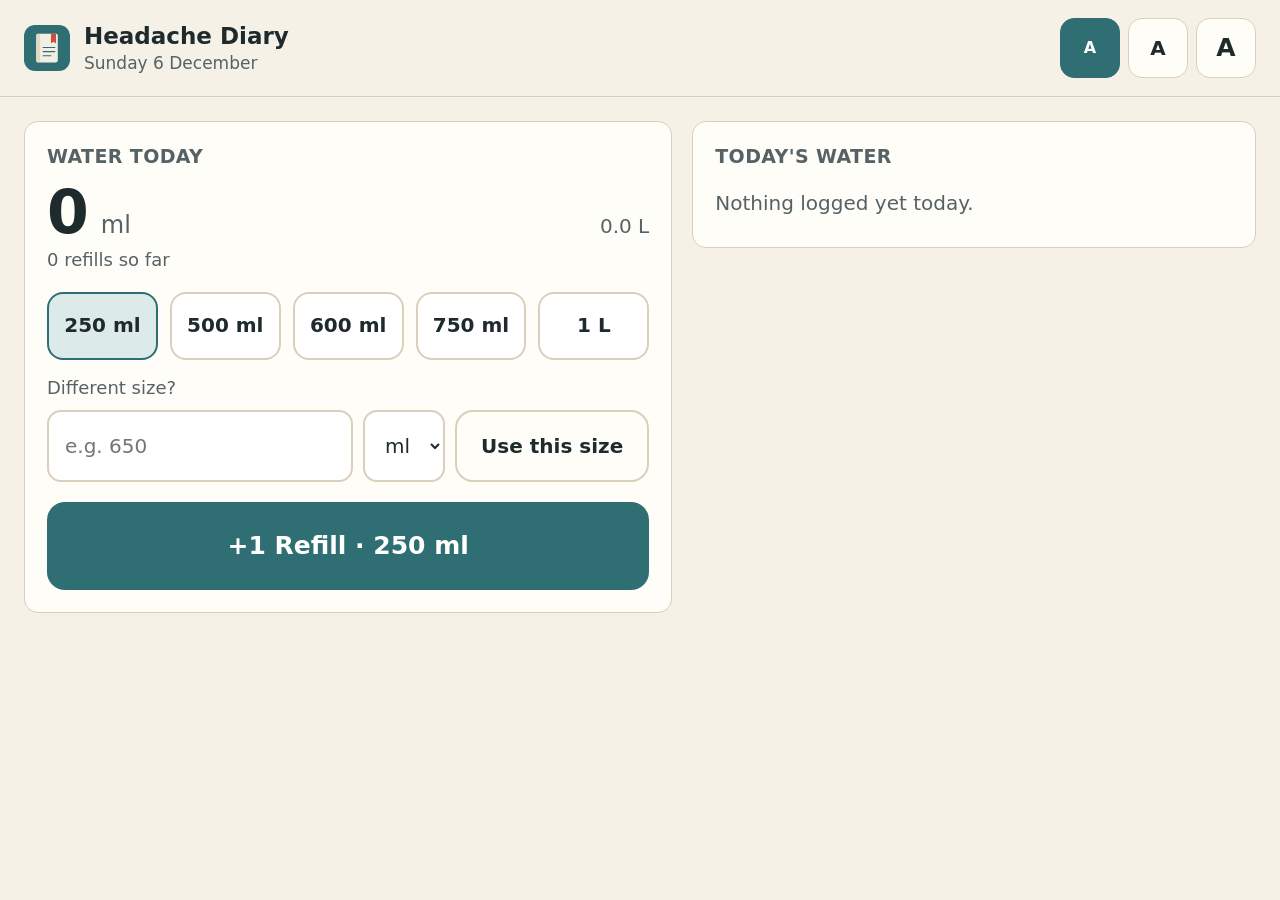
==== index.html @ ea3f1342 "Slice 1: main page, hydration, midnight rollover, offline" ====
<!doctype html>
<html lang="en-AU">
<head>
<meta charset="utf-8">
<meta name="viewport" content="width=device-width, initial-scale=1, viewport-fit=cover">
<meta name="theme-color" content="#2f6f73">
<title>Headache Diary</title>
<link rel="manifest" href="manifest.webmanifest">
<link rel="icon" href="icons/icon.svg" type="image/svg+xml">
<link rel="stylesheet" href="css/app.css">
</head>
<body>
<div id="app"><p class="boot">Loading your diary…</p></div>
<dialog id="reason" aria-labelledby="reason-title">
  <form method="dialog" id="reason-form">
    <h2 id="reason-title">Remove this entry?</h2>
    <p class="warn">Changes to your diary are recorded.</p>
    <label for="reason-text">Why are you removing it?</label>
    <input id="reason-text" type="text" autocomplete="off" placeholder="e.g. tapped by mistake" required>
    <p class="error" id="reason-error" role="alert" hidden>Please give a reason.</p>
    <div class="row">
      <button type="button" class="btn quiet" id="reason-cancel">Keep it</button>
      <button type="submit" class="btn danger" id="reason-ok">Remove</button>
    </div>
  </form>
</dialog>
<noscript>Headache Diary needs JavaScript turned on.</noscript>
<script type="module" src="js/app.js"></script>
</body>
</html>
---- css/app.css ----
:root {
  --bg: #f6f1e7;
  --card: #fffdf8;
  --ink: #1f2a2c;
  --muted: #566265;
  --line: #d9d0bc;
  --teal: #2f6f73;
  --teal-dark: #255a5d;
  --teal-soft: #dcebe9;
  --red: #a63d2b;
  --radius: 14px;
  --gap: 1rem;
}
html { font-size: 20px; -webkit-text-size-adjust: 100%; }
html[data-text="large"] { font-size: 25px; }
html[data-text="largest"] { font-size: 30px; }
* { box-sizing: border-box; }
body {
  margin: 0; background: var(--bg); color: var(--ink);
  font-family: system-ui, -apple-system, "Segoe UI", Roboto, sans-serif;
  line-height: 1.35; min-height: 100vh;
  padding: env(safe-area-inset-top) env(safe-area-inset-right) env(safe-area-inset-bottom) env(safe-area-inset-left);
}
.boot { padding: 2rem; color: var(--muted); }
h1, h2, p { margin: 0; text-wrap: pretty; }
.num { font-variant-numeric: tabular-nums; }

.topbar {
  display: flex; align-items: center; justify-content: space-between; gap: var(--gap);
  padding: 0.9rem 1.2rem; border-bottom: 1px solid var(--line); background: var(--bg);
}
.brand { display: flex; align-items: center; gap: 0.7rem; }
.brand img { width: 2.3rem; height: 2.3rem; border-radius: 0.55rem; }
.brand h1 { font-size: 1.15rem; font-weight: 700; }
.brand .date { font-size: 0.85rem; color: var(--muted); }
.textsize { display: flex; gap: 0.4rem; }
.textsize button {
  min-width: 3rem; min-height: 3rem; border-radius: 0.7rem; border: 1px solid var(--line);
  background: var(--card); color: var(--ink); font: inherit; font-weight: 700; cursor: pointer;
}
.textsize button[aria-pressed="true"] { background: var(--teal); border-color: var(--teal); color: #fff; }
.textsize .a1 { font-size: 0.8rem; } .textsize .a2 { font-size: 1rem; } .textsize .a3 { font-size: 1.25rem; }

main { display: grid; gap: var(--gap); padding: 1.2rem; max-width: 70rem; margin: 0 auto; }
@media (min-width: 900px) and (orientation: landscape) { main { grid-template-columns: 1.15fr 1fr; align-items: start; } }

.panel { background: var(--card); border: 1px solid var(--line); border-radius: var(--radius); padding: 1.1rem; }
.panel h2 { font-size: 0.95rem; font-weight: 700; letter-spacing: 0.02em; color: var(--muted); text-transform: uppercase; margin-bottom: 0.6rem; }

.total { display: flex; align-items: baseline; gap: 0.6rem; flex-wrap: wrap; }
.total .big { font-size: 3rem; font-weight: 700; line-height: 1; }
.total .unit { font-size: 1.2rem; color: var(--muted); }
.total .alt { font-size: 1rem; color: var(--muted); margin-left: auto; }
.meta { color: var(--muted); font-size: 0.9rem; margin-top: 0.3rem; }

.sizes { display: grid; grid-template-columns: repeat(auto-fit, minmax(5.2rem, 1fr)); gap: 0.6rem; margin: 1rem 0 0.8rem; }
.size {
  min-height: 3.4rem; border: 2px solid var(--line); border-radius: 0.8rem; background: #fff;
  font: inherit; font-weight: 700; color: var(--ink); cursor: pointer;
}
.size[aria-checked="true"] { border-color: var(--teal); background: var(--teal-soft); }

.btn {
  min-height: 3.6rem; padding: 0.6rem 1.2rem; border-radius: 0.9rem; border: 2px solid transparent;
  font: inherit; font-weight: 700; cursor: pointer;
  transition-property: scale, background-color; transition-duration: 120ms; transition-timing-function: ease-out;
}
.btn:active { scale: 0.96; }
.btn.primary { background: var(--teal); color: #fff; width: 100%; font-size: 1.25rem; min-height: 4.4rem; }
.btn.primary:hover { background: var(--teal-dark); }
.btn.quiet { background: transparent; border-color: var(--line); color: var(--ink); }
.btn.danger { background: var(--red); color: #fff; }
.btn.small { min-height: 3rem; padding: 0.3rem 0.9rem; font-size: 0.9rem; }

.custom { display: flex; gap: 0.5rem; align-items: stretch; flex-wrap: wrap; margin-bottom: 1rem; }
.custom label { width: 100%; font-size: 0.9rem; color: var(--muted); }
.custom input, .custom select, dialog input {
  min-height: 3.2rem; border: 2px solid var(--line); border-radius: 0.7rem; background: #fff; color: var(--ink);
  font: inherit; padding: 0 0.8rem;
}
.custom input { flex: 1; min-width: 6rem; }

:focus-visible { outline: 3px solid #1a5fb4; outline-offset: 2px; }

ul.log { list-style: none; margin: 0; padding: 0; }
.log li { display: flex; align-items: center; gap: 0.8rem; padding: 0.7rem 0; border-top: 1px solid var(--line); }
.log li:first-child { border-top: none; }
.log .t { width: 5.2rem; color: var(--muted); }
.log .v { font-weight: 700; flex: 1; }
.empty { color: var(--muted); padding: 0.4rem 0; }

dialog {
  border: 1px solid var(--line); border-radius: var(--radius); background: var(--card); color: var(--ink);
  max-width: 28rem; width: calc(100% - 2rem); padding: 1.3rem;
}
dialog::backdrop { background: rgba(31, 42, 44, 0.45); }
dialog h2 { font-size: 1.2rem; margin-bottom: 0.4rem; }
dialog .warn { color: var(--muted); margin-bottom: 0.9rem; }
dialog label { display: block; font-size: 0.9rem; margin-bottom: 0.3rem; }
dialog input { width: 100%; }
dialog .row { display: flex; gap: 0.6rem; justify-content: flex-end; margin-top: 1rem; }
.error { color: var(--red); margin-top: 0.4rem; font-weight: 700; }

.toast {
  position: fixed; left: 50%; bottom: 1.2rem; transform: translateX(-50%);
  background: var(--ink); color: #fff; padding: 0.8rem 1.2rem; border-radius: 0.9rem; max-width: 90%;
}

@media (prefers-reduced-motion: reduce) { .btn { transition: none; } .btn:active { scale: 1; } }
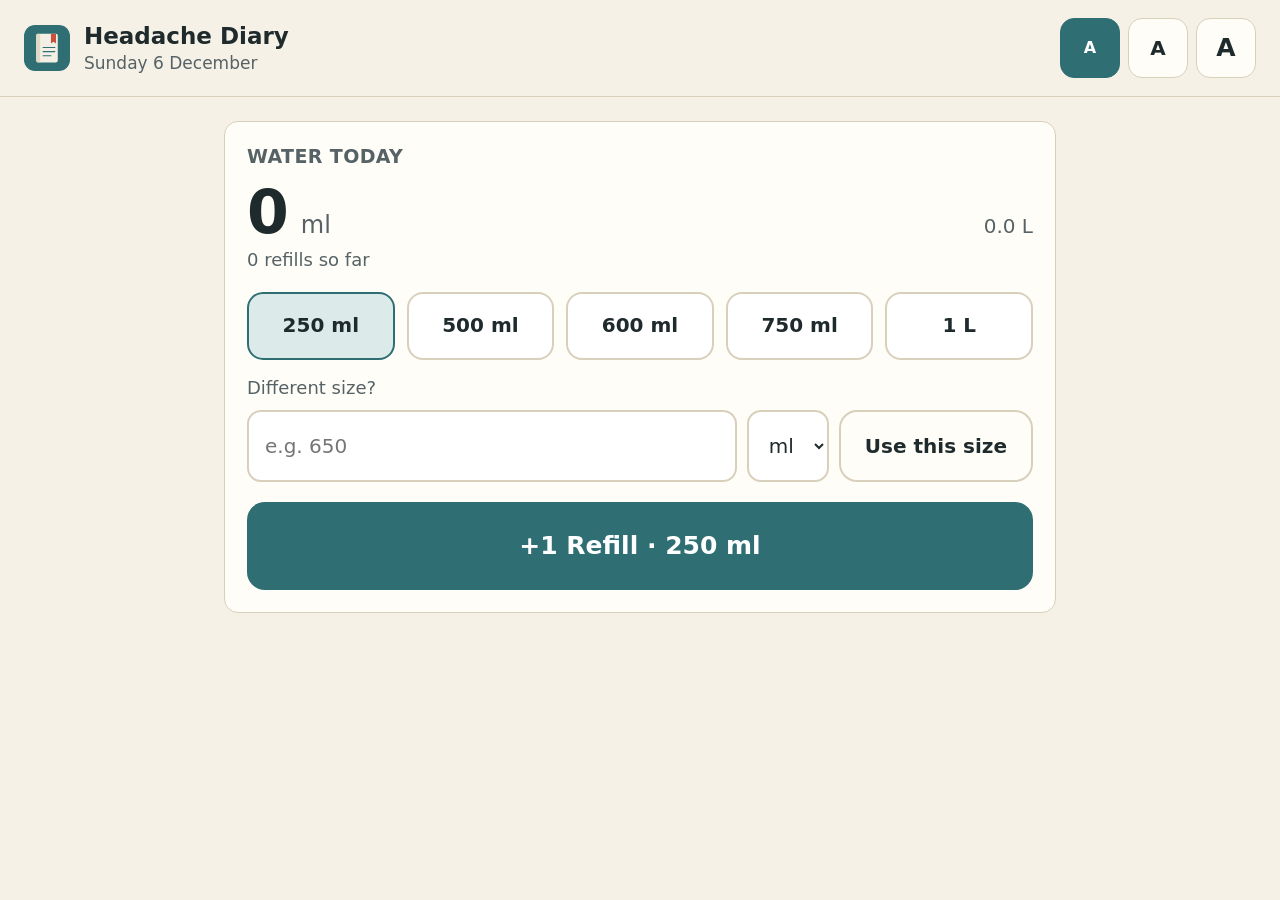
==== commit 9179e4de: "S1 fixes: update prompt, saved cue, clearer reason message, undo instead of list; look mockups" ====
--- a/index.html
+++ b/index.html
@@ -12,12 +12,12 @@
 <body>
 <div id="app"><p class="boot">Loading your diary…</p></div>
 <dialog id="reason" aria-labelledby="reason-title">
-  <form method="dialog" id="reason-form">
+  <form method="dialog" id="reason-form" novalidate>
     <h2 id="reason-title">Remove this entry?</h2>
     <p class="warn">Changes to your diary are recorded.</p>
     <label for="reason-text">Why are you removing it?</label>
-    <input id="reason-text" type="text" autocomplete="off" placeholder="e.g. tapped by mistake" required>
-    <p class="error" id="reason-error" role="alert" hidden>Please give a reason.</p>
+    <input id="reason-text" type="text" autocomplete="off" placeholder="e.g. tapped by mistake">
+    <p class="error" id="reason-error" role="alert" hidden>Please type a short reason so we can keep your diary accurate.</p>
     <div class="row">
       <button type="button" class="btn quiet" id="reason-cancel">Keep it</button>
       <button type="submit" class="btn danger" id="reason-ok">Remove</button>
--- a/css/app.css
+++ b/css/app.css
@@ -42,7 +42,7 @@
 .textsize .a1 { font-size: 0.8rem; } .textsize .a2 { font-size: 1rem; } .textsize .a3 { font-size: 1.25rem; }
 
 main { display: grid; gap: var(--gap); padding: 1.2rem; max-width: 70rem; margin: 0 auto; }
-@media (min-width: 900px) and (orientation: landscape) { main { grid-template-columns: 1.15fr 1fr; align-items: start; } }
+main { max-width: 44rem; }
 
 .panel { background: var(--card); border: 1px solid var(--line); border-radius: var(--radius); padding: 1.1rem; }
 .panel h2 { font-size: 0.95rem; font-weight: 700; letter-spacing: 0.02em; color: var(--muted); text-transform: uppercase; margin-bottom: 0.6rem; }
@@ -107,3 +107,7 @@
 }
 
 @media (prefers-reduced-motion: reduce) { .btn { transition: none; } .btn:active { scale: 1; } }
+
+.undo { margin-top: 0.8rem; width: 100%; color: var(--muted); }
+.update { display: flex; align-items: center; justify-content: center; gap: 1rem; padding: 0.7rem 1rem; background: #fff3cd; color: #3d3000; border-bottom: 1px solid #e6cf7a; }
+.update .btn { background: #3d3000; color: #fff; }
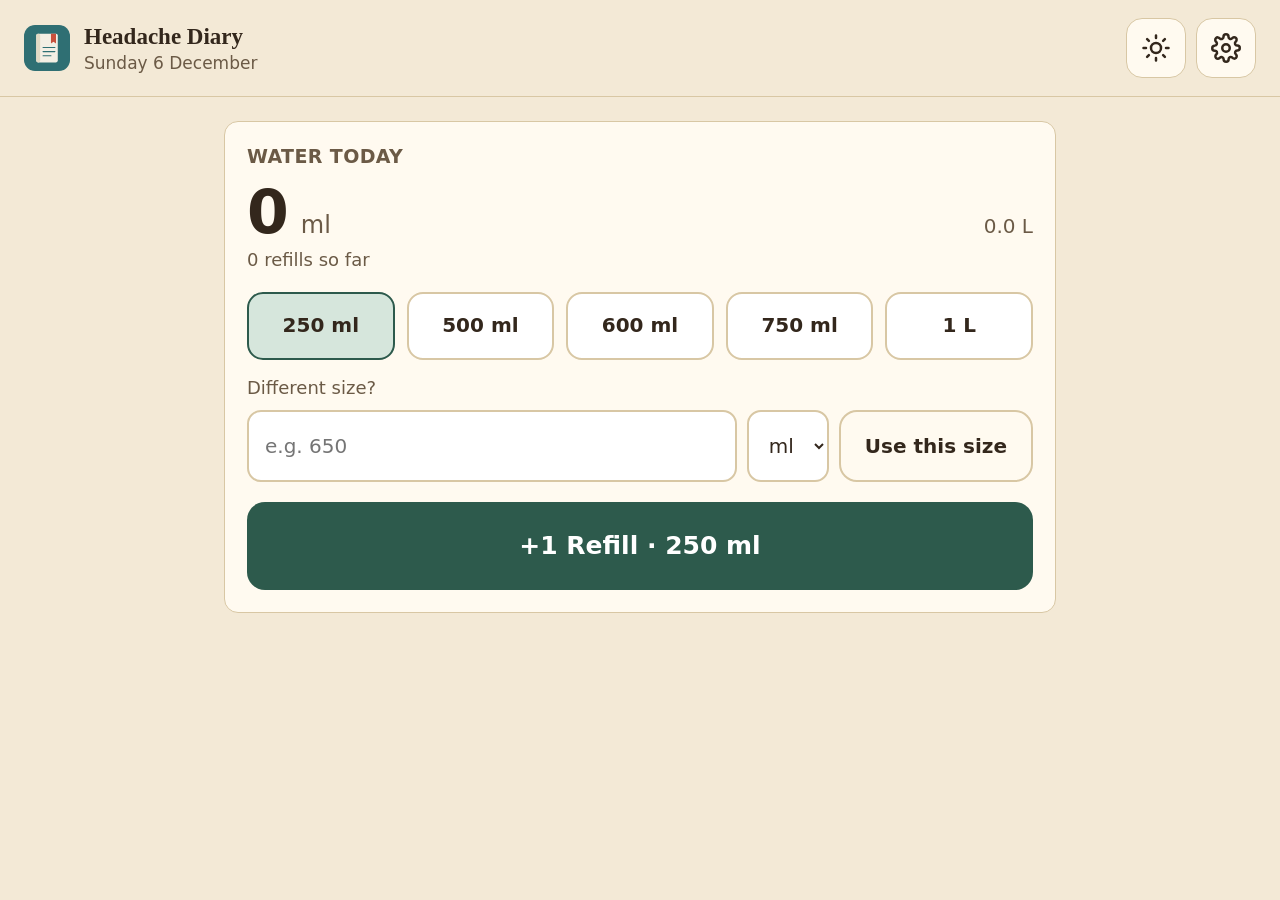
==== commit f0a2c2f9: "Themes (paper/bright/dark), options cog, dark toggle, 12/24h clock, settings module + tests" ====
--- a/index.html
+++ b/index.html
@@ -8,6 +8,7 @@
 <link rel="manifest" href="manifest.webmanifest">
 <link rel="icon" href="icons/icon.svg" type="image/svg+xml">
 <link rel="stylesheet" href="css/app.css">
+<script>try{var s=JSON.parse(localStorage.getItem("hd.settings")||"{}");document.documentElement.dataset.theme=s.followSystem?(matchMedia("(prefers-color-scheme: dark)").matches?"dark":(s.lightTheme||"paper")):(s.theme||"paper");document.documentElement.dataset.text=s.text||"normal"}catch(e){}</script>
 </head>
 <body>
 <div id="app"><p class="boot">Loading your diary…</p></div>
--- a/css/app.css
+++ b/css/app.css
@@ -1,16 +1,26 @@
-:root {
-  --bg: #f6f1e7;
-  --card: #fffdf8;
-  --ink: #1f2a2c;
-  --muted: #566265;
-  --line: #d9d0bc;
-  --teal: #2f6f73;
-  --teal-dark: #255a5d;
-  --teal-soft: #dcebe9;
-  --red: #a63d2b;
-  --radius: 14px;
-  --gap: 1rem;
+:root, html[data-theme="paper"] {
+  --bg: #f3e9d6; --card: #fffaf0; --ink: #33271c; --muted: #6b5a46; --line: #d8c7a4;
+  --teal: #2d5a4c; --teal-dark: #224539; --teal-soft: #d6e6dc; --on-teal: #ffffff;
+  --red: #a63d2b; --on-red: #ffffff; --field: #ffffff;
+  --toast-bg: #33271c; --toast-ink: #ffffff; --update-bg: #fff3cd; --update-ink: #3d3000;
+  --head-font: Georgia, "Times New Roman", serif;
+  --radius: 14px; --gap: 1rem;
 }
+html[data-theme="bright"] {
+  --bg: #ffffff; --card: #eaf3fc; --ink: #10222b; --muted: #35546b; --line: #b9d0e4;
+  --teal: #0b5cad; --teal-dark: #084a8c; --teal-soft: #cfe3f7; --on-teal: #ffffff;
+  --red: #b3301a; --on-red: #ffffff; --field: #ffffff;
+  --toast-bg: #10222b; --toast-ink: #ffffff; --update-bg: #fff3cd; --update-ink: #3d3000;
+  --head-font: system-ui, -apple-system, "Segoe UI", Roboto, sans-serif;
+}
+html[data-theme="dark"] {
+  --bg: #17232b; --card: #21323c; --ink: #e8eef0; --muted: #a9bec7; --line: #3a5160;
+  --teal: #8fd6c9; --teal-dark: #a8e3d8; --teal-soft: #2b4a52; --on-teal: #10222b;
+  --red: #e0735a; --on-red: #17232b; --field: #17232b;
+  --toast-bg: #e8eef0; --toast-ink: #17232b; --update-bg: #4a3f12; --update-ink: #fff3cd;
+  --head-font: system-ui, -apple-system, "Segoe UI", Roboto, sans-serif;
+}
+html { color-scheme: light; } html[data-theme="dark"] { color-scheme: dark; }
 html { font-size: 20px; -webkit-text-size-adjust: 100%; }
 html[data-text="large"] { font-size: 25px; }
 html[data-text="largest"] { font-size: 30px; }
@@ -31,15 +41,8 @@
 }
 .brand { display: flex; align-items: center; gap: 0.7rem; }
 .brand img { width: 2.3rem; height: 2.3rem; border-radius: 0.55rem; }
-.brand h1 { font-size: 1.15rem; font-weight: 700; }
+.brand h1 { font-size: 1.15rem; font-weight: 700; font-family: var(--head-font); }
 .brand .date { font-size: 0.85rem; color: var(--muted); }
-.textsize { display: flex; gap: 0.4rem; }
-.textsize button {
-  min-width: 3rem; min-height: 3rem; border-radius: 0.7rem; border: 1px solid var(--line);
-  background: var(--card); color: var(--ink); font: inherit; font-weight: 700; cursor: pointer;
-}
-.textsize button[aria-pressed="true"] { background: var(--teal); border-color: var(--teal); color: #fff; }
-.textsize .a1 { font-size: 0.8rem; } .textsize .a2 { font-size: 1rem; } .textsize .a3 { font-size: 1.25rem; }
 
 main { display: grid; gap: var(--gap); padding: 1.2rem; max-width: 70rem; margin: 0 auto; }
 main { max-width: 44rem; }
@@ -55,7 +58,7 @@
 
 .sizes { display: grid; grid-template-columns: repeat(auto-fit, minmax(5.2rem, 1fr)); gap: 0.6rem; margin: 1rem 0 0.8rem; }
 .size {
-  min-height: 3.4rem; border: 2px solid var(--line); border-radius: 0.8rem; background: #fff;
+  min-height: 3.4rem; border: 2px solid var(--line); border-radius: 0.8rem; background: var(--field);
   font: inherit; font-weight: 700; color: var(--ink); cursor: pointer;
 }
 .size[aria-checked="true"] { border-color: var(--teal); background: var(--teal-soft); }
@@ -66,16 +69,16 @@
   transition-property: scale, background-color; transition-duration: 120ms; transition-timing-function: ease-out;
 }
 .btn:active { scale: 0.96; }
-.btn.primary { background: var(--teal); color: #fff; width: 100%; font-size: 1.25rem; min-height: 4.4rem; }
+.btn.primary { background: var(--teal); color: var(--on-teal); width: 100%; font-size: 1.25rem; min-height: 4.4rem; }
 .btn.primary:hover { background: var(--teal-dark); }
 .btn.quiet { background: transparent; border-color: var(--line); color: var(--ink); }
-.btn.danger { background: var(--red); color: #fff; }
+.btn.danger { background: var(--red); color: var(--on-red); }
 .btn.small { min-height: 3rem; padding: 0.3rem 0.9rem; font-size: 0.9rem; }
 
 .custom { display: flex; gap: 0.5rem; align-items: stretch; flex-wrap: wrap; margin-bottom: 1rem; }
 .custom label { width: 100%; font-size: 0.9rem; color: var(--muted); }
 .custom input, .custom select, dialog input {
-  min-height: 3.2rem; border: 2px solid var(--line); border-radius: 0.7rem; background: #fff; color: var(--ink);
+  min-height: 3.2rem; border: 2px solid var(--line); border-radius: 0.7rem; background: var(--field); color: var(--ink);
   font: inherit; padding: 0 0.8rem;
 }
 .custom input { flex: 1; min-width: 6rem; }
@@ -103,11 +106,43 @@
 
 .toast {
   position: fixed; left: 50%; bottom: 1.2rem; transform: translateX(-50%);
-  background: var(--ink); color: #fff; padding: 0.8rem 1.2rem; border-radius: 0.9rem; max-width: 90%;
+  background: var(--toast-bg); color: var(--toast-ink); padding: 0.8rem 1.2rem; border-radius: 0.9rem; max-width: 90%;
 }
 
 @media (prefers-reduced-motion: reduce) { .btn { transition: none; } .btn:active { scale: 1; } }
 
 .undo { margin-top: 0.8rem; width: 100%; color: var(--muted); }
-.update { display: flex; align-items: center; justify-content: center; gap: 1rem; padding: 0.7rem 1rem; background: #fff3cd; color: #3d3000; border-bottom: 1px solid #e6cf7a; }
-.update .btn { background: #3d3000; color: #fff; }
+.update { display: flex; align-items: center; justify-content: center; gap: 1rem; padding: 0.7rem 1rem; background: var(--update-bg); color: var(--update-ink); border-bottom: 1px solid var(--line); }
+.update .btn { background: var(--update-ink); color: var(--update-bg); }
+
+.tools { display: flex; gap: 0.5rem; }
+.icon-btn {
+  min-width: 3rem; min-height: 3rem; border-radius: 0.8rem; border: 1px solid var(--line);
+  background: var(--card); color: var(--ink); cursor: pointer; display: grid; place-items: center;
+}
+.icon-btn svg { width: 1.5rem; height: 1.5rem; stroke: currentColor; fill: none; stroke-width: 2; stroke-linecap: round; stroke-linejoin: round; }
+.toggle[aria-pressed="true"] svg { stroke: var(--on-teal); }
+
+.seg { display: flex; gap: 0.4rem; flex-wrap: wrap; }
+.seg button {
+  min-height: 3rem; min-width: 3rem; padding: 0 1rem; border-radius: 0.7rem; border: 2px solid var(--line);
+  background: var(--field); color: var(--ink); font: inherit; font-weight: 700; cursor: pointer;
+}
+.setting { padding: 0.9rem 0; border-top: 1px solid var(--line); }
+.setting:first-of-type { border-top: none; }
+.setting h3 { margin: 0 0 0.5rem; font-size: 1rem; }
+.setting p.hint { color: var(--muted); font-size: 0.85rem; margin-top: 0.4rem; }
+.check { display: flex; align-items: center; gap: 0.7rem; min-height: 3rem; cursor: pointer; font-weight: 700; }
+.check input { width: 1.6rem; height: 1.6rem; accent-color: var(--teal); }
+.swatches { display: grid; grid-template-columns: repeat(3, 1fr); gap: 0.6rem; }
+.swatch {
+  border: 3px solid var(--line); border-radius: 0.9rem; padding: 0.6rem; background: var(--card); color: var(--ink);
+  font: inherit; font-weight: 700; cursor: pointer; text-align: center;
+}
+.swatch[aria-pressed="true"] { border-color: var(--teal); }
+.swatch i { display: block; height: 2.2rem; border-radius: 0.5rem; margin-bottom: 0.4rem; border: 1px solid rgba(0,0,0,.2); }
+.swatch[data-t="paper"] i { background: linear-gradient(90deg,#f3e9d6 60%,#2d5a4c 60%); }
+.swatch[data-t="bright"] i { background: linear-gradient(90deg,#ffffff 60%,#0b5cad 60%); }
+.swatch[data-t="dark"] i { background: linear-gradient(90deg,#17232b 60%,#8fd6c9 60%); }
+.page-head { display: flex; align-items: center; gap: 1rem; margin-bottom: 0.8rem; }
+.page-head h2 { margin: 0; text-transform: none; font-size: 1.3rem; color: var(--ink); letter-spacing: 0; font-family: var(--head-font); }
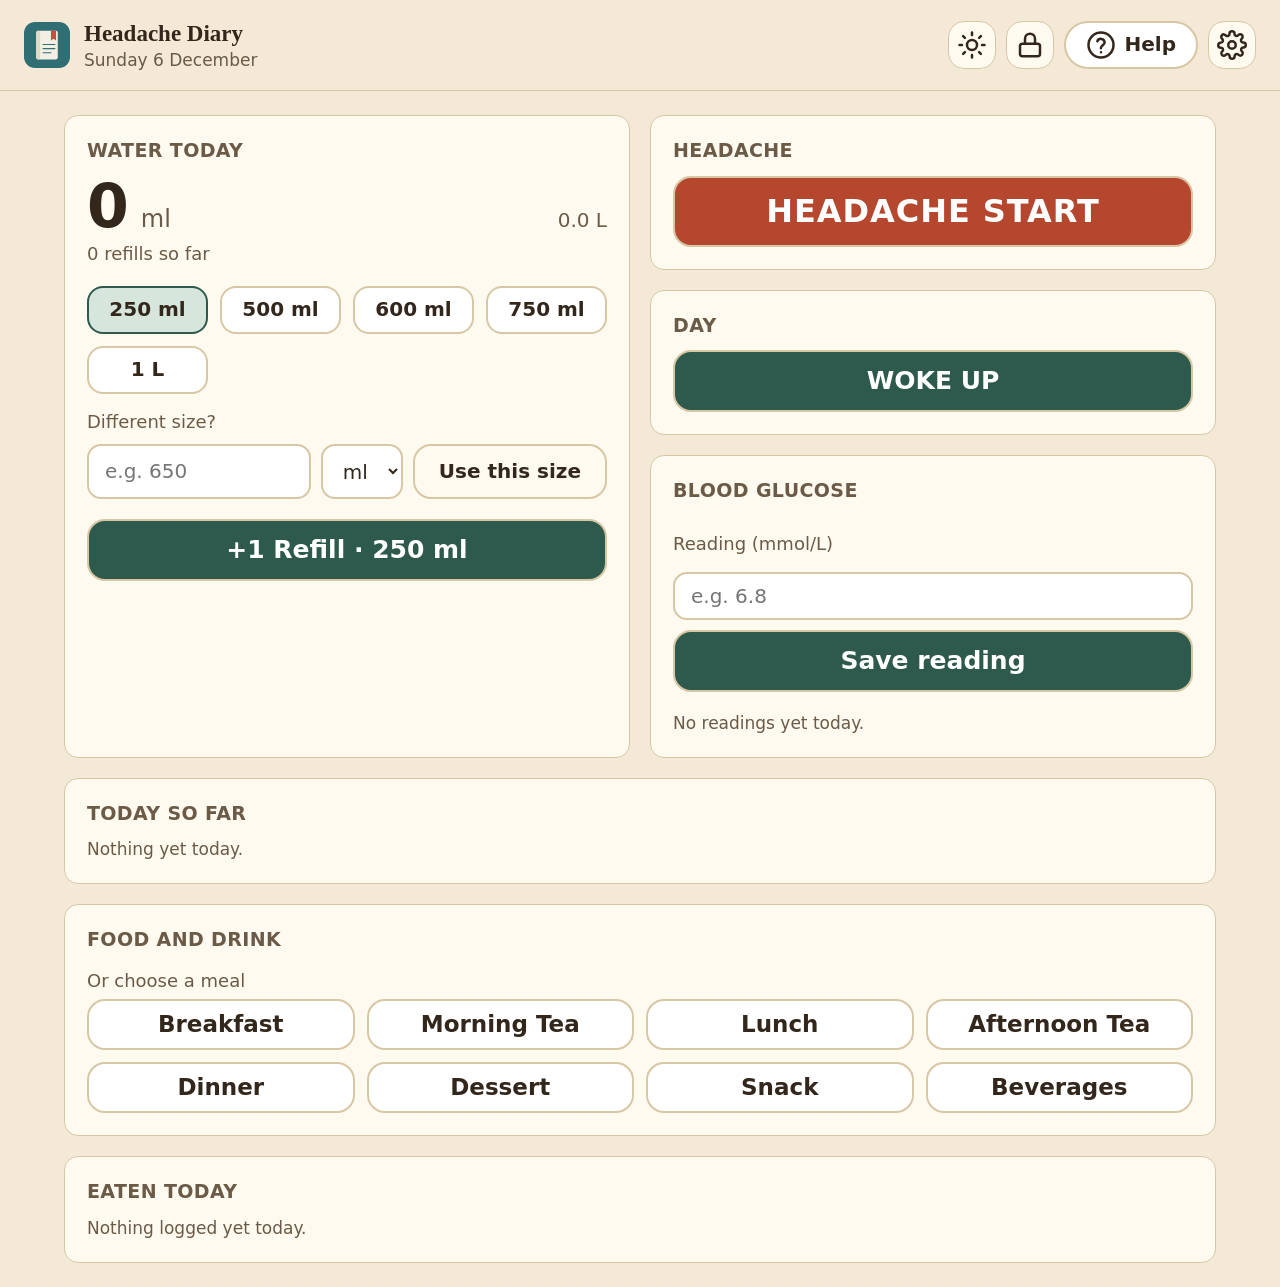
==== commit 9441cb14: "Admin: Editing tab (allow/turn off and ask-for-reason per Remove/Undo), Restore tab (full or merge w" ====
--- a/index.html
+++ b/index.html
@@ -15,8 +15,8 @@
 <dialog id="reason" aria-labelledby="reason-title">
   <form method="dialog" id="reason-form" novalidate>
     <h2 id="reason-title">Remove this entry?</h2>
-    <p class="warn">Changes to your diary are recorded.</p>
-    <label for="reason-text">Why are you removing it?</label>
+    <p class="warn">Changes to the diary are recorded.</p>
+    <label for="reason-text">Reason for removing it</label>
     <input id="reason-text" type="text" autocomplete="off" placeholder="e.g. tapped by mistake">
     <p class="error" id="reason-error" role="alert" hidden>Please type a short reason so we can keep your diary accurate.</p>
     <div class="row">
--- a/css/app.css
+++ b/css/app.css
@@ -3,6 +3,9 @@
   --teal: #2d5a4c; --teal-dark: #224539; --teal-soft: #d6e6dc; --on-teal: #ffffff;
   --red: #a63d2b; --on-red: #ffffff; --field: #ffffff;
   --toast-bg: #33271c; --toast-ink: #ffffff; --update-bg: #fff3cd; --update-ink: #3d3000;
+  --alert: #b5472f; --on-alert: #ffffff; --amber: #8a5a00; --on-amber: #ffffff;
+  --was-bg: #fff3b8; --was-ink: #4a3d00; --changed-bg: #f7c9bf; --changed-ink: #6e1f10;
+  --head-fill: #ecd9bd; --head-line: #5a4632; --pain: #d6402f; --pain-line: #8f2417; --art-bg: #fffaf0;
   --head-font: Georgia, "Times New Roman", serif;
   --radius: 14px; --gap: 1rem;
 }
@@ -11,6 +14,9 @@
   --teal: #0b5cad; --teal-dark: #084a8c; --teal-soft: #cfe3f7; --on-teal: #ffffff;
   --red: #b3301a; --on-red: #ffffff; --field: #ffffff;
   --toast-bg: #10222b; --toast-ink: #ffffff; --update-bg: #fff3cd; --update-ink: #3d3000;
+  --alert: #b3301a; --on-alert: #ffffff; --amber: #8a5a00; --on-amber: #ffffff;
+  --was-bg: #fff3b8; --was-ink: #4a3d00; --changed-bg: #f7c9bf; --changed-ink: #6e1f10;
+  --head-fill: #dbe8f5; --head-line: #1d4a78; --pain: #d6402f; --pain-line: #8f2417; --art-bg: #ffffff;
   --head-font: system-ui, -apple-system, "Segoe UI", Roboto, sans-serif;
 }
 html[data-theme="dark"] {
@@ -18,12 +24,45 @@
   --teal: #8fd6c9; --teal-dark: #a8e3d8; --teal-soft: #2b4a52; --on-teal: #10222b;
   --red: #e0735a; --on-red: #17232b; --field: #17232b;
   --toast-bg: #e8eef0; --toast-ink: #17232b; --update-bg: #4a3f12; --update-ink: #fff3cd;
+  --head-fill: #3a5362; --head-line: #c5d6de; --pain: #ff7a63; --pain-line: #ffc2b5; --art-bg: #1b2a33;
+  --alert: #e0735a; --alert-text: #f0a08e; --on-alert: #17232b; --amber: #e2b04a; --on-amber: #17232b;
+  --was-bg: #4a3f12; --was-ink: #fff3b8; --changed-bg: #5a2a22; --changed-ink: #ffd6cc;
   --head-font: system-ui, -apple-system, "Segoe UI", Roboto, sans-serif;
 }
-html { color-scheme: light; } html[data-theme="dark"] { color-scheme: dark; }
+html[data-theme="mist"] {
+  --bg: #e4e7eb; --card: #f3f5f7; --ink: #1c2128; --muted: #4a5560; --line: #c2c9d1;
+  --teal: #3a4f7a; --teal-dark: #2a3b5e; --teal-soft: #d3dcec; --on-teal: #ffffff;
+  --red: #a63d2b; --on-red: #ffffff; --field: #ffffff;
+  --toast-bg: #1c2128; --toast-ink: #ffffff; --update-bg: #fff3cd; --update-ink: #3d3000;
+  --alert: #b3382a; --on-alert: #ffffff; --amber: #7a5200; --on-amber: #ffffff;
+  --was-bg: #fff3b8; --was-ink: #4a3d00; --changed-bg: #f7c9bf; --changed-ink: #6e1f10;
+  --head-fill: #d6dbe2; --head-line: #3a4452; --pain: #d6402f; --pain-line: #8f2417; --art-bg: #f3f5f7;
+  --head-font: system-ui, -apple-system, "Segoe UI", Roboto, sans-serif;
+}
+html[data-theme="graphite"] {
+  --bg: #000000; --card: #1a1a1a; --ink: #f2f2f2; --muted: #b3b3b3; --line: #3d3d3d;
+  --teal: #d0d0d0; --teal-dark: #e6e6e6; --teal-soft: #2e2e2e; --on-teal: #111111;
+  --red: #e8806b; --on-red: #000000; --field: #0d0d0d;
+  --toast-bg: #f2f2f2; --toast-ink: #111111; --update-bg: #3d3510; --update-ink: #fff3cd;
+  --head-fill: #3a3a3a; --head-line: #d0d0d0; --pain: #ff7a63; --pain-line: #ffc2b5; --art-bg: #141414;
+  --alert: #e8806b; --alert-text: #f2a595; --on-alert: #000000; --amber: #e6b450; --on-amber: #000000;
+  --was-bg: #3d3510; --was-ink: #fff3b8; --changed-bg: #4a2118; --changed-ink: #ffd6cc;
+  --head-font: system-ui, -apple-system, "Segoe UI", Roboto, sans-serif;
+}
+html[data-theme="ember"] {
+  --bg: #2a1f1a; --card: #3a2c24; --ink: #f4e9dd; --muted: #c9b8a6; --line: #5c4637;
+  --teal: #e8a96b; --teal-dark: #f2c493; --teal-soft: #4d3b2c; --on-teal: #2a1f1a;
+  --red: #ee8a72; --on-red: #2a1f1a; --field: #241a15;
+  --toast-bg: #f4e9dd; --toast-ink: #2a1f1a; --update-bg: #4d3a12; --update-ink: #fff3cd;
+  --head-fill: #55402f; --head-line: #e6d2bd; --pain: #ff7a63; --pain-line: #ffc2b5; --art-bg: #33261f;
+  --alert: #ee8a72; --alert-text: #f5ab98; --on-alert: #2a1f1a; --amber: #e8b455; --on-amber: #2a1f1a;
+  --was-bg: #4d3a12; --was-ink: #fff3b8; --changed-bg: #5a2a22; --changed-ink: #ffd6cc;
+  --head-font: system-ui, -apple-system, "Segoe UI", Roboto, sans-serif;
+}
+html { color-scheme: light; } html[data-theme="dark"], html[data-theme="graphite"], html[data-theme="ember"] { color-scheme: dark; }
 html { font-size: 20px; -webkit-text-size-adjust: 100%; }
-html[data-text="large"] { font-size: 25px; }
-html[data-text="largest"] { font-size: 30px; }
+html[data-text="medium"] { font-size: 17px; }
+html[data-text="small"] { font-size: 14px; }
 * { box-sizing: border-box; }
 body {
   margin: 0; background: var(--bg); color: var(--ink);
@@ -68,6 +107,7 @@
   font: inherit; font-weight: 700; cursor: pointer;
   transition-property: scale, background-color; transition-duration: 120ms; transition-timing-function: ease-out;
 }
+.btn { background: var(--card); color: var(--ink); border-color: var(--line); }   /* plain buttons: own colours, never the browser's grey */
 .btn:active { scale: 0.96; }
 .btn.primary { background: var(--teal); color: var(--on-teal); width: 100%; font-size: 1.25rem; min-height: 4.4rem; }
 .btn.primary:hover { background: var(--teal-dark); }
@@ -102,7 +142,7 @@
 dialog label { display: block; font-size: 0.9rem; margin-bottom: 0.3rem; }
 dialog input { width: 100%; }
 dialog .row { display: flex; gap: 0.6rem; justify-content: flex-end; margin-top: 1rem; }
-.error { color: var(--red); margin-top: 0.4rem; font-weight: 700; }
+.error { color: var(--alert-text, var(--red)); margin-top: 0.4rem; font-weight: 700; }
 
 .toast {
   position: fixed; left: 50%; bottom: 1.2rem; transform: translateX(-50%);
@@ -121,6 +161,7 @@
   background: var(--card); color: var(--ink); cursor: pointer; display: grid; place-items: center;
 }
 .icon-btn svg { width: 1.5rem; height: 1.5rem; stroke: currentColor; fill: none; stroke-width: 2; stroke-linecap: round; stroke-linejoin: round; }
+.toggle[aria-pressed="true"] { background: var(--teal); border-color: var(--teal); color: var(--on-teal); }
 .toggle[aria-pressed="true"] svg { stroke: var(--on-teal); }
 
 .seg { display: flex; gap: 0.4rem; flex-wrap: wrap; }
@@ -133,8 +174,9 @@
 .setting h3 { margin: 0 0 0.5rem; font-size: 1rem; }
 .setting p.hint { color: var(--muted); font-size: 0.85rem; margin-top: 0.4rem; }
 .check { display: flex; align-items: center; gap: 0.7rem; min-height: 3rem; cursor: pointer; font-weight: 700; }
-.check input { width: 1.6rem; height: 1.6rem; accent-color: var(--teal); }
+.check input { width: 2.4rem; height: 2.4rem; flex: 0 0 2.4rem; accent-color: var(--teal); }
 .swatches { display: grid; grid-template-columns: repeat(3, 1fr); gap: 0.6rem; }
+.swatch-group { margin: 0.2rem 0 0.4rem; font-weight: 700; color: var(--muted); }
 .swatch {
   border: 3px solid var(--line); border-radius: 0.9rem; padding: 0.6rem; background: var(--card); color: var(--ink);
   font: inherit; font-weight: 700; cursor: pointer; text-align: center;
@@ -144,5 +186,463 @@
 .swatch[data-t="paper"] i { background: linear-gradient(90deg,#f3e9d6 60%,#2d5a4c 60%); }
 .swatch[data-t="bright"] i { background: linear-gradient(90deg,#ffffff 60%,#0b5cad 60%); }
 .swatch[data-t="dark"] i { background: linear-gradient(90deg,#17232b 60%,#8fd6c9 60%); }
+.swatch[data-t="mist"] i { background: linear-gradient(90deg,#e4e7eb 60%,#3a4f7a 60%); }
+.swatch[data-t="graphite"] i { background: linear-gradient(90deg,#000000 60%,#d0d0d0 60%); }
+.swatch[data-t="ember"] i { background: linear-gradient(90deg,#2a1f1a 60%,#e8a96b 60%); }
 .page-head { display: flex; align-items: center; gap: 1rem; margin-bottom: 0.8rem; }
 .page-head h2 { margin: 0; text-transform: none; font-size: 1.3rem; color: var(--ink); letter-spacing: 0; font-family: var(--head-font); }
+
+.tabs { display: flex; gap: 0.4rem; border-bottom: 2px solid var(--line); }
+.tab { min-height: 3.2rem; padding: 0 1.2rem; border: 2px solid transparent; border-bottom: none; border-radius: 0.8rem 0.8rem 0 0; background: transparent; color: var(--muted); font: inherit; font-weight: 700; cursor: pointer; margin-bottom: -2px; }
+.tab[aria-selected="true"] { background: var(--card); color: var(--ink); border-color: var(--line); border-bottom: 2px solid var(--card); }
+.lock { display: flex; gap: 0.9rem; align-items: center; }
+.lock svg { width: 2.2rem; height: 2.2rem; stroke: var(--muted); fill: none; stroke-width: 2; stroke-linecap: round; stroke-linejoin: round; flex: none; }
+.lock h3 { margin: 0; }
+
+/* ---------- headache ---------- */
+.btn.headache { width: 100%; min-height: 5.4rem; font-size: 1.6rem; background: var(--alert); color: var(--on-alert); letter-spacing: 0.03em; }
+.btn.update { background: var(--amber); color: var(--on-amber); }
+.btn.resolve { background: var(--teal); color: var(--on-teal); }
+.btn.alert-btn { background: var(--alert); color: var(--on-alert); flex: 1; }
+.two { display: grid; grid-template-columns: 1fr 1fr; gap: 0.7rem; margin-top: 0.9rem; }
+.active-card { border: 3px solid var(--alert); }
+.active-card h2 { color: var(--alert-text, var(--alert)); }
+.active-line { font-size: 1.1rem; } .active-line.strong { font-size: 1.35rem; font-weight: 700; margin: 0.2rem 0; }
+
+main.form { max-width: 46rem; padding-bottom: 6rem; }
+.form-grid, .form-col { display: grid; gap: var(--gap); }
+.form-col { align-content: start; }
+@media (min-width: 900px) and (orientation: landscape) {
+  main.form { max-width: 80rem; }
+  .form-grid { grid-template-columns: 1.25fr 1fr; align-items: start; }
+  .types { grid-template-columns: repeat(3, 1fr); }
+  .type .head-art { max-height: 7rem; }
+  .top-row { grid-template-columns: minmax(18.5rem, 21rem) 1fr; align-items: stretch; }
+}
+.field.has-error { border: 3px solid var(--red); }
+.opt { font-weight: 400; text-transform: none; letter-spacing: 0; color: var(--muted); }
+.hint { color: var(--muted); font-size: 0.85rem; margin-top: 0.4rem; }
+.small-label { display: block; font-size: 0.9rem; color: var(--muted); margin: 0.8rem 0 0.3rem; }
+.text { width: 100%; min-height: 3.2rem; border: 2px solid var(--line); border-radius: 0.7rem; background: var(--field); color: var(--ink); font: inherit; padding: 0.5rem 0.8rem; }
+.text.area { resize: vertical; }
+input[type="time"].text { width: auto; min-width: 9rem; }
+.seg.wrap { flex-wrap: wrap; }
+.seg button[role="radio"][aria-checked="true"], .seg button[aria-pressed="true"] { background: var(--teal); border-color: var(--teal); color: var(--on-teal); }
+
+.sev { display: grid; grid-template-columns: repeat(5, 1fr); gap: 0.5rem; }
+.sev-desc { margin-top: 0.6rem; color: var(--muted); min-height: 1.4em; }
+.top-row { display: grid; gap: var(--gap); }
+.time-panel .custom { margin-bottom: 0; }
+.sev-btn { display: grid; justify-items: center; align-content: center; gap: 0.1rem; min-height: 4.4rem; padding: 0.3rem 0.2rem; border: 2px solid var(--line); border-radius: 0.8rem; background: var(--field); color: var(--ink); font: inherit; text-align: center; cursor: pointer; }
+.sev-btn[aria-checked="true"] { background: var(--teal); border-color: var(--teal); color: var(--on-teal); }
+.sev-n { font-size: 1.6rem; font-weight: 700; } .sev-name { font-weight: 700; font-size: 0.8rem; }
+
+.types { display: grid; grid-template-columns: repeat(auto-fit, minmax(9.5rem, 1fr)); gap: 0.7rem; }
+.type { display: flex; flex-direction: column; align-items: center; gap: 0.3rem; padding: 0.6rem; border: 3px solid var(--line); border-radius: 0.9rem; background: var(--art-bg); color: var(--ink); font: inherit; cursor: pointer; text-align: center; }
+.type .head-art { width: 100%; max-height: 9rem; height: auto; }
+.type-other { display: grid; place-items: center; width: 100%; height: 6rem; font-size: 3rem; font-weight: 700; color: var(--muted); }
+.type-name { font-weight: 700; } .type-hint { font-size: 0.8rem; color: var(--muted); }
+.type[aria-checked="true"] { border-color: var(--teal); box-shadow: 0 0 0 3px var(--teal); }
+.type[aria-checked="true"] .type-name::before { content: "\2713  "; }
+
+.was { margin-bottom: 0.6rem; padding: 0.3rem 0.6rem; border-radius: 0.5rem; background: var(--was-bg); color: var(--was-ink); display: inline-block; font-size: 0.9rem; }
+.was.changed { background: var(--changed-bg); color: var(--changed-ink); font-weight: 700; }
+.sugg { display: flex; flex-wrap: wrap; gap: 0.4rem; margin-top: 0.5rem; }
+.chip { min-height: 3rem; padding: 0 1rem; border: 2px solid var(--line); border-radius: 2rem; background: var(--field); color: var(--ink); font: inherit; font-weight: 700; cursor: pointer; }
+.form-actions { position: sticky; bottom: 0; display: flex; gap: 0.7rem; padding: 0.8rem 0; background: var(--bg); }
+.big-error { text-align: center; padding: 0.6rem; }
+.custom .text { flex: 1; min-width: 8rem; width: auto; }
+
+.art-picks { display: grid; grid-template-columns: repeat(auto-fit, minmax(13rem, 1fr)); gap: 0.6rem; }
+.art-pick { border: 3px solid var(--line); border-radius: 0.9rem; padding: 0.5rem; background: var(--art-bg); color: var(--ink); font: inherit; font-weight: 700; cursor: pointer; text-align: center; }
+.art-pick[aria-pressed="true"] { border-color: var(--teal); box-shadow: 0 0 0 3px var(--teal); }
+.art-pick[aria-pressed="true"] .art-name::before { content: "\2713  "; }
+.art-mini { display: grid; grid-template-columns: repeat(4, 1fr); gap: 2px; }
+.art-mini svg { width: 100%; height: auto; }
+.art-name { display: block; margin-top: 0.3rem; font-size: 0.9rem; }
+
+.other-row { display: grid; grid-template-columns: minmax(8.5rem, 11rem) 1fr; gap: 0.7rem; margin-top: 0.7rem; align-items: stretch; }
+.other-notes { display: flex; flex-direction: column; gap: 0.4rem; padding: 0.7rem; border: 2px solid var(--line); border-radius: 0.9rem; background: var(--field); }
+.other-notes.has-error { border: 3px solid var(--red); }
+.other-notes .notes-label { font-weight: 700; }
+.other-notes .text { flex: 1; min-height: 5rem; }
+
+/* Portrait: one column, with weather moved up between 'How bad is it?' and 'What does it feel like?' */
+@media not ((min-width: 900px) and (orientation: landscape)) {
+  .form-grid { display: grid; }
+  .form-col { display: contents; }
+  #f-weather { order: 1; }
+  #f-headacheType { order: 2; }
+  #f-meds { order: 3; }
+  #f-relief { order: 4; }
+}
+
+/* Day flow */
+.btn.alert-btn.save-act { background: var(--teal); color: var(--on-teal); }
+.confirm { margin-top: 0.8rem; padding: 0.8rem; border: 2px solid var(--line); border-radius: 0.9rem; }
+.act-list { list-style: none; margin: 0.4rem 0 0; padding: 0; display: grid; gap: 0.2rem; }
+.act-list li { display: grid; grid-template-columns: 6.2rem 1fr auto; gap: 0.6rem; align-items: baseline; padding: 0.55rem 0; border-top: 1px solid var(--line); }
+.act-list li:first-child { border-top: 0; }
+.act-time, .act-dur { color: var(--muted); white-space: nowrap; }
+@media (min-width: 900px) and (orientation: landscape) {
+  .top-row .field:last-child { min-width: 0; }
+}
+
+/* Food and drink */
+.tiles { display: grid; grid-template-columns: repeat(2, 1fr); gap: 0.6rem; }
+.tile { min-height: 4.6rem; padding: 0.4rem 0.6rem; border: 2px solid var(--line); border-radius: 0.9rem; background: var(--field); color: var(--ink); font: inherit; font-size: 1.15rem; font-weight: 700; cursor: pointer; }
+.tile:active { scale: 0.97; }
+.tile:hover { border-color: var(--teal); }
+@media (min-width: 700px) { .tiles { grid-template-columns: repeat(4, 1fr); } }
+.num-grid { display: grid; grid-template-columns: repeat(2, 1fr); gap: 0.6rem 0.8rem; margin-top: 0.8rem; }
+.meal-grid, .meal-left { display: grid; gap: var(--gap); align-content: start; }
+.meal-pair { display: grid; gap: var(--gap); }
+@media (min-width: 900px) and (orientation: landscape) {
+  main.form:has(.meal-grid) { max-width: 82rem; }
+  .meal-grid { grid-template-columns: minmax(0, 1fr) minmax(0, 1.25fr); align-items: start; }
+  .meal-grid.no-nutrition { grid-template-columns: minmax(0, 1fr); }
+  .meal-pair { grid-template-columns: minmax(12rem, 0.8fr) minmax(0, 1fr); align-items: stretch; }
+  .num-grid { grid-template-columns: repeat(3, 1fr); }
+}
+@media (max-width: 899px), (orientation: portrait) { .meal-nutrition .num-grid { grid-template-columns: repeat(2, 1fr); } }
+.num-field { display: grid; gap: 0.25rem; }
+.num-field label { font-weight: 600; font-size: 0.9rem; }
+.totals { margin-top: 1rem; padding-top: 0.8rem; border-top: 1px solid var(--line); }
+.totals h3 { font-size: 0.95rem; margin: 0 0 0.4rem; }
+.totals dl { display: grid; grid-template-columns: max-content 1fr; gap: 0.3rem 1rem; margin: 0; }
+.totals dt { color: var(--muted); } .totals dd { margin: 0; font-weight: 700; }
+.switch-list { display: grid; gap: 0.2rem; margin-top: 0.6rem; }
+.changes { margin-top: 0.8rem; } .changes summary { min-height: 3rem; display: flex; align-items: center; cursor: pointer; }
+.changes ul { margin: 0.3rem 0 0; padding-left: 1.2rem; color: var(--muted); }
+
+#f-name .hint { margin-bottom: 0.6rem; }
+#f-name .seg { margin-bottom: 0.6rem; }
+.servings-panel .small-label { display: none; }
+
+/* Clock picker, PIN */
+.clock-picker { display: flex; align-items: center; gap: 0.35rem; }
+.clock-sel { min-height: 3.4rem; padding: 0 0.5rem; font-size: 1.15rem; font-weight: 700; flex: 0 0 auto; min-width: 4.2rem; }
+.clock-colon { font-size: 1.4rem; font-weight: 700; }
+.pin-input { letter-spacing: 0.4em; font-size: 1.4rem; max-width: 12rem; text-align: center; }
+
+.clock-picker { flex-wrap: nowrap; max-width: 100%; }
+.clock-sel { min-width: 0; width: 4.6rem; padding: 0 0.3rem; }
+.time-panel .custom { gap: 0.5rem; }
+.time-panel .custom .btn { min-height: 3.4rem; }
+#tabpanel .pin-input, .setting .pin-input { margin-bottom: 0.9rem; }
+#tabpanel > .num-field { margin-bottom: 0.2rem; }
+#pin-go { margin: 0.4rem 0 0.8rem; }
+
+.clock-picker select.clock-sel { width: 4.8rem; min-width: 0; flex: 0 0 4.8rem; padding: 0 0.3rem; }
+.top-row { }
+@media (min-width: 900px) and (orientation: landscape) {
+  .top-row { grid-template-columns: minmax(15rem, 17.5rem) 1fr; }
+}
+
+.clock-picker select.clock-sel { width: 4.3rem; flex: 0 0 4.3rem; }
+@media (min-width: 900px) and (orientation: landscape) {
+  .top-row { grid-template-columns: minmax(18rem, 19.5rem) 1fr; }
+}
+
+@media (min-width: 900px) and (orientation: landscape) {
+  .meal-pair { grid-template-columns: minmax(18rem, 19.5rem) minmax(0, 1fr); }
+  .meal-grid { grid-template-columns: minmax(0, 1.05fr) minmax(0, 1fr); }
+}
+
+/* Nutrition: three across when there is room, two when text is very large or the screen is short */
+.num-field input { min-width: 0; width: 100%; }
+
+.plain-list, .change-list, .account-list { list-style: none; margin: 0.4rem 0 0.9rem; padding: 0; }
+.plain-list li, .change-list li, .account-list li { padding: 0.6rem 0; border-bottom: 1px solid var(--line); }
+.change-list .meta { display: block; margin-top: 0.15rem; }
+.account-list li { display: grid; gap: 0.5rem; }
+.account-list .who { font-weight: 700; }
+.reset-form { display: grid; gap: 0.5rem; }
+#tabpanel select.text { width: 100%; }
+
+/* Target status: colour AND a word AND a sign */
+.badge { display: inline-block; margin-left: 0.5rem; padding: 0.1rem 0.6rem; border-radius: 999px; font-size: 0.85rem; font-weight: 700; border: 2px solid currentColor; }
+.badge.st-in { color: var(--teal-dark); background: var(--teal-soft); }
+.badge.st-near { color: var(--on-amber); background: var(--amber); border-color: var(--amber); }
+.badge.st-over, .badge.st-under { color: var(--on-red); background: var(--red); border-color: var(--red); }
+.fluid-line { margin: 0.4rem 0; font-weight: 700; }
+.target-list { list-style: none; margin: 0.6rem 0 0; padding: 0; }
+.target-row { padding: 0.7rem 0; border-bottom: 1px solid var(--line); display: grid; gap: 0.4rem; }
+.target-fields { display: grid; grid-template-columns: repeat(3, minmax(0, 1fr)) auto; gap: 0.6rem; align-items: end; }
+.target-fields .num-field input { min-width: 0; width: 100%; }
+.target-fields .btn { min-height: 3.2rem; }
+.text.bad { border-color: var(--red); }
+@media (max-width: 899px), (orientation: portrait) { .target-fields { grid-template-columns: repeat(3, minmax(0, 1fr)); } .target-fields .btn { grid-column: 1 / -1; } }
+
+.target-fields .num-field label { font-size: 0.85rem; }
+
+.relief-box { margin: 0.8rem 0; padding: 0.8rem 1rem; border: 2px solid var(--teal); border-radius: var(--radius); background: var(--teal-soft); color: var(--ink); }
+.relief-box h3 { margin: 0 0 0.3rem; font-size: 1rem; }
+.relief-text { margin: 0 0 0.3rem; white-space: pre-wrap; font-size: 1.05rem; }
+.relief-list { list-style: none; margin: 0.6rem 0 0; padding: 0; }
+.relief-row { padding: 0.8rem 0; border-bottom: 1px solid var(--line); display: grid; gap: 0.5rem; }
+.note-box { width: 100%; min-height: 5.5rem; resize: vertical; font: inherit; padding: 0.6rem; }
+
+.fold > summary { cursor: pointer; min-height: 3.2rem; display: flex; align-items: center; font-weight: 700; font-size: 1.1rem; list-style: none; }
+.fold > summary::-webkit-details-marker { display: none; }
+.fold > summary::before { content: '▸'; display: inline-block; width: 1.4rem; }
+.fold[open] > summary::before { content: '▾'; }
+.fold > summary:focus-visible { outline: 3px solid var(--teal); outline-offset: 2px; }
+
+.urgent-box { margin: 0.4rem 0 0.9rem; padding: 0.8rem 1rem; border: 3px solid var(--red); border-radius: var(--radius); background: var(--card); color: var(--ink); }
+.urgent-box h3 { margin: 0 0 0.3rem; font-size: 1rem; }
+.chips { display: flex; flex-wrap: wrap; gap: 0.5rem; margin: 0.4rem 0 0.8rem; }
+
+.help-btn { display: inline-flex; align-items: center; gap: 0.45rem; min-height: 3.2rem; padding: 0 1rem; border: 2px solid var(--line); border-radius: 2rem; background: var(--field); color: var(--ink); font: inherit; font-weight: 700; cursor: pointer; }
+.help-btn svg { width: 1.5rem; height: 1.5rem; fill: none; stroke: currentColor; stroke-width: 2; stroke-linecap: round; stroke-linejoin: round; }
+.tour { position: fixed; inset: 0; z-index: 50; background: rgba(0, 0, 0, 0.62); overscroll-behavior: contain; touch-action: none; color: #fff; }
+.tour-svg { position: absolute; inset: 0; pointer-events: none; color: #fff; }
+.tour-ring { fill: none; stroke: #fff; stroke-width: 3; stroke-dasharray: 7 5; }
+.tour-arrow { stroke: #fff; stroke-width: 3; }
+.tour-card { position: absolute; box-sizing: border-box; display: flex; gap: 0.6rem; align-items: flex-start; padding: 0.6rem 0.8rem; border: 3px solid var(--ink); border-radius: var(--radius); background: var(--card); color: var(--ink); font-size: 1rem; line-height: 1.3; }
+.tour-card p { margin: 0; }
+.tour-num { flex: 0 0 auto; display: grid; place-items: center; width: 1.9rem; height: 1.9rem; border-radius: 50%; background: var(--ink); color: var(--card); font-weight: 800; }
+.tour-more { position: absolute; left: 8px; right: 8px; bottom: 100px; max-height: 38vh; overflow: auto; padding: 0.7rem 1rem; border: 3px solid var(--ink); border-radius: var(--radius); background: var(--card); color: var(--ink); }
+.tour-more ol { margin: 0.3rem 0 0; padding-left: 1.6rem; }
+.tour-empty { position: absolute; top: 40%; left: 0; right: 0; text-align: center; font-size: 1.2rem; }
+.tour-bar { position: absolute; left: 0; right: 0; bottom: 0; height: 92px; box-sizing: border-box; display: flex; align-items: center; justify-content: center; gap: 1rem; padding: 0 1rem; background: var(--card); border-top: 3px solid var(--ink); color: var(--ink); }
+.tour-step { margin: 0; font-weight: 700; min-width: 7rem; text-align: center; }
+.tour-bar .btn, .tour-bar .btn.primary { width: auto; min-width: 7.5rem; min-height: 3.6rem; font-size: 1.15rem; }
+.tour-bar .btn, .tour-bar .btn.primary { font-size: 18px; min-height: 56px; height: 56px; padding: 0 1rem; }
+.tour-step { font-size: 18px; }
+.tour-card, .tour-more { font-size: 17px; }
+
+.page-head .help-btn { margin-left: auto; }
+.rx-list, .rx-doc-list { list-style: none; margin: 0; padding: 0; display: grid; gap: 0.8rem; }
+.rx-row { display: flex; flex-wrap: wrap; gap: 0.8rem; align-items: center; justify-content: space-between; padding: 0.8rem 1rem; border: 2px solid var(--line); border-radius: var(--radius); background: var(--card); }
+.rx-row[data-state="overdue"] { border-color: var(--ink); border-style: dashed; }
+.rx-main { flex: 1 1 14rem; min-width: 0; }
+.rx-main p { margin: 0.15rem 0; }
+.rx-actions { display: flex; gap: 0.6rem; flex: 0 0 auto; }
+.rx-actions .btn, .rx-actions .btn.primary { width: auto; min-width: 7rem; min-height: 3.6rem; font-size: 1.1rem; }
+.rx-doc { padding: 0.7rem 0.9rem; border: 2px solid var(--line); border-radius: var(--radius); }
+.rx-doc p { margin: 0.2rem 0 0.5rem; }
+.rx-form { margin-top: 1rem; display: grid; gap: 0.9rem; }
+.rx-days, .rx-slots { border: 2px solid var(--line); border-radius: var(--radius); padding: 0.6rem 0.9rem; margin: 0; }
+.rx-slot { display: flex; flex-wrap: wrap; gap: 0.8rem; align-items: flex-end; padding: 0.5rem 0; border-top: 1px solid var(--line); }
+.tour-badge { position: absolute; display: grid; place-items: center; width: 2rem; height: 2rem; border-radius: 50%; background: #fff; color: #1b1b1b; border: 3px solid #1b1b1b; font-weight: 800; font-size: 1rem; }
+.rx-doc-actions { display: flex; flex-wrap: wrap; gap: 0.6rem; }
+.rx-doc-actions .btn { width: auto; min-width: 6rem; }
+
+.reminder-bar { position: fixed; top: 0; left: 0; right: 0; z-index: 60; display: flex; flex-wrap: wrap; align-items: center; gap: 0.8rem 1.2rem; padding: 0.8rem 1rem; background: var(--card); color: var(--ink); border-bottom: 4px solid var(--accent); box-shadow: 0 4px 14px rgba(0,0,0,0.25); }
+.reminder-bar[hidden] { display: none; }
+.reminder-bar .rb-text { flex: 1 1 22rem; min-width: 0; }
+.reminder-bar .rb-title { margin: 0; font-size: 1.25rem; font-weight: 700; }
+.reminder-bar .rb-instr { margin: 0.2rem 0 0; }
+.reminder-bar .rb-actions { display: flex; flex-wrap: wrap; gap: 0.6rem; }
+.reminder-bar .rb-actions .btn { width: auto; min-width: 7rem; min-height: 56px; }
+body { padding-top: var(--rb-h, 0px); }
+
+.own-time { display: flex; flex-wrap: wrap; align-items: center; gap: 0.6rem; margin: 0.4rem 0; }
+#own-reminders .num-field { margin: 0.4rem 0 0.8rem 2.4rem; }
+
+/* Main page: water beside the day button; a wider page when there is room */
+.home-row { display: grid; gap: var(--gap); }
+@media (min-width: 700px) {
+  main.home { max-width: 60rem; }
+  .home-row { grid-template-columns: 1fr 1fr; align-items: stretch; }
+  .home-row > .panel { margin: 0; display: flex; flex-direction: column; }
+  .home-row > .panel #refill { margin-top: auto; }
+}
+.quick-foods { margin: 0 0 0.8rem; }
+.quick-foods .seg { flex-wrap: wrap; }
+.setting.danger { border: 3px solid var(--red); border-radius: var(--radius); padding: 1rem; margin-top: 1.4rem; }
+.setting.danger h3 { color: var(--ink); }
+.reset-list { margin: 0.4rem 0 0.8rem 1.2rem; padding: 0; }
+.btn.danger { background: var(--red); color: var(--on-red, #fff); border-color: var(--red); }
+.btn.danger:disabled { opacity: 0.45; cursor: not-allowed; }
+.home-col { display: grid; gap: var(--gap); align-content: start; min-width: 0; }
+.home-col > * { margin: 0; }
+
+/* Tap targets never go below 48 px, even at the smallest text size */
+button, .btn, .chip, .size, .tile, .seg button, select, .clock-sel, input[type="text"], input[type="number"], input[type="time"] { min-height: 48px; }
+.check input { min-width: 30px; min-height: 30px; }
+.icon-btn, .tab, .btn.small, #w-skip, .clock-sel, #back { min-height: 48px; }
+.icon-btn { min-width: 48px; }
+/* Hard floor for tap targets at every text size */
+button, select, .clock-sel, .help-btn, .icon-btn, .tab, .btn, .chip, .size, .tile, .seg button,
+input[type="text"], input[type="number"], input[type="time"], input[type="password"], input[type="search"] { min-height: 48px !important; }
+
+/* Tester notes tab */
+.tn-group { margin: 0.6rem 0 1rem; }
+.tn-group h4 { margin: 0 0 0.3rem; font-size: 1rem; }
+textarea.text { width: 100%; min-height: 6rem; resize: vertical; font: inherit; }
+.tn-notes { list-style: none; margin: 1rem 0 0; padding: 0; display: grid; gap: 0.7rem; }
+.tn-notes li { border: 2px solid var(--line); border-radius: var(--radius); padding: 0.7rem 0.9rem; }
+.tn-notes li p { margin: 0.2rem 0; }
+#tn-about { width: 100%; min-height: 3rem; padding: 0 0.7rem; font: inherit; color: var(--ink); background: var(--field); border: 2px solid var(--line); border-radius: var(--radius); }
+
+/* Barcode scanning */
+.scan-row { margin: 0.7rem 0 0; display: grid; gap: 0.5rem; justify-items: start; }
+.scan-note { margin: 0; padding: 0.6rem 0.8rem; border: 2px solid var(--line); border-radius: var(--radius); font-weight: 600; }
+.scan-note.ok { border-color: var(--green, #1b6b3a); }
+.scan-note.warn { border-color: var(--orange, #a85a00); }
+.scan-overlay { position: fixed; inset: 0; z-index: 50; background: rgba(0, 0, 0, 0.6); display: grid; place-items: center; padding: 1rem; overflow: auto; }
+.scan-box { width: min(34rem, 100%); max-height: 100%; overflow: auto; display: grid; gap: 0.8rem; margin: 0; }
+.scan-frame { position: relative; border-radius: var(--radius); overflow: hidden; background: #000; aspect-ratio: 4 / 3; }
+.scan-video { width: 100%; height: 100%; object-fit: cover; display: block; }
+.scan-aim { position: absolute; left: 12%; right: 12%; top: 30%; bottom: 30%; border: 4px solid #fff; border-radius: 0.6rem; box-shadow: 0 0 0 3px rgba(0, 0, 0, 0.6); }
+body.scan-open { overflow: hidden; }
+.meal-nutrition .seg + .num-field { margin-top: 0.9rem; }
+.meal-nutrition .num-field + .num-grid, .meal-nutrition .num-field + .hint + .num-grid { margin-top: 0.9rem; }
+
+/* Side tabs inside Options sections */
+.side-tabs { display: grid; grid-template-columns: 13rem minmax(0, 1fr); gap: 1.2rem; align-items: start; margin-top: 1rem; }
+.side-list { display: grid; gap: 0.4rem; position: sticky; top: 0.5rem; }
+.side-tab { min-height: 3.2rem; padding: 0.4rem 0.9rem; text-align: left; font: inherit; font-weight: 700; color: var(--ink); background: transparent; border: 2px solid var(--line); border-radius: var(--radius); cursor: pointer; }
+.side-tab[aria-selected="true"] { background: var(--teal-soft); border-color: var(--teal); }
+.side-tab:focus-visible { outline: 3px solid var(--teal); outline-offset: 2px; }
+.side-body { min-width: 0; }
+.side-body > .setting:first-child { margin-top: 0; }
+@media (max-width: 699px) {
+  .side-tabs { grid-template-columns: 1fr; }
+  .side-list { grid-template-columns: repeat(auto-fit, minmax(9rem, 1fr)); position: static; }
+}
+/* The four Options tabs never push the page wider than the screen */
+.tabs { overflow-x: auto; overflow-y: hidden; max-width: 100%; scrollbar-width: thin; }
+.tab { flex: 0 0 auto; white-space: nowrap; }
+
+/* Individual resets */
+.reset-rows { list-style: none; margin: 0.6rem 0 0; padding: 0; display: grid; gap: 0.7rem; }
+.reset-row { display: grid; grid-template-columns: minmax(0, 1fr) auto; gap: 0.4rem 1rem; align-items: center; border: 2px solid var(--line); border-radius: var(--radius); padding: 0.7rem 0.9rem; }
+.reset-info p { margin: 0.2rem 0 0; }
+.reset-row > .hint { grid-column: 1 / -1; margin: 0; }
+.reset-row .btn:disabled { opacity: 0.5; cursor: not-allowed; }
+#one-zone { margin-top: 0.8rem; }
+@media (max-width: 699px) { .reset-row { grid-template-columns: 1fr; } }
+#one-zone .btn, #reset-zone .btn { margin-top: 0.6rem; }
+#one-zone .two .btn { margin-top: 0; }
+
+/* What's new cards */
+.pn-card { border: 2px solid var(--teal); background: var(--teal-soft); color: var(--ink); border-radius: var(--radius); padding: 0.8rem 1rem; margin: 0 0 1rem; }
+.pn-card h3 { margin: 0 0 0.3rem; font-size: 1.05rem; }
+.pn-card h3::before { content: "★ "; }
+.pn-card ul { margin: 0.3rem 0 0.6rem; padding-left: 1.2rem; }
+.pn-card li { margin: 0.25rem 0; }
+.pn-rel ul { margin: 0.3rem 0 0.6rem; padding-left: 1.2rem; }
+.privacy { border: 2px solid var(--teal); background: var(--teal-soft); color: var(--ink); border-radius: var(--radius); padding: 0.7rem 0.9rem; margin: 0.4rem 0 0.8rem; }
+.tn-how { margin: 0.4rem 0 0.9rem; padding-left: 1.3rem; }
+.tn-how li { margin: 0.4rem 0; }
+.scan-note { white-space: pre-line; }
+.scan-note { font-weight: 600; }
+
+/* Tracking */
+.trk-list { display: grid; gap: 0.7rem; margin-top: 0.6rem; }
+.trk-row { display: grid; gap: 0.5rem; border: 2px solid var(--line); border-radius: var(--radius); padding: 0.7rem 0.9rem; }
+.trk-info p { margin: 0.2rem 0 0; }
+.trk-row .seg { flex-wrap: wrap; }
+.trk-row .seg button.is-locked { opacity: 0.55; }
+.warn-line { margin: 0; padding: 0.5rem 0.7rem; border: 2px solid var(--orange, #a85a00); border-radius: var(--radius); font-weight: 600; }
+.home-row.solo { grid-template-columns: 1fr; }
+/* Five Options tabs: tighter padding so they fit a tablet without a scrollbar; the row still scrolls on a narrow screen */
+.tab { padding: 0 0.8rem; }
+.tabs { gap: 0.2rem; }
+@media (max-width: 899px) { .tab { padding: 0 0.6rem; } }
+
+/* Main page grid: 6 columns. Narrow screens stack everything. */
+.pgrid { display: grid; grid-template-columns: repeat(6, minmax(0, 1fr)); gap: var(--gap); align-items: stretch; }
+.pg-item { min-width: 0; display: flex; flex-direction: column; position: relative; }
+.pg-body { display: flex; flex-direction: column; flex: 1 1 auto; min-width: 0; }
+.pg-body > * { margin: 0; flex: 1 1 auto; }
+.pg-body > .panel #refill { margin-top: auto; }
+@media (max-width: 699px) { .pgrid { grid-template-columns: 1fr; } .pg-item { grid-column: 1 / -1 !important; grid-row: auto !important; } }
+/* Unlocked: each panel is framed, and its contents are switched off */
+.pg-item.is-edit { outline: 3px dashed var(--teal); outline-offset: 2px; border-radius: var(--radius); }
+.pg-item.is-edit .pg-body { opacity: 0.72; pointer-events: none; user-select: none; }
+.pg-bar { display: flex; flex-wrap: wrap; gap: 0.4rem; align-items: center; padding: 0.4rem; background: var(--teal-soft); border: 2px solid var(--teal); border-radius: var(--radius); margin-bottom: 0.4rem; }
+.pg-handle { flex: 1 1 8rem; min-height: 48px; text-align: left; font: inherit; font-weight: 700; color: var(--ink); background: var(--card); border: 2px solid var(--teal); border-radius: var(--radius); cursor: grab; touch-action: none; padding: 0 0.7rem; }
+.pg-bar .btn { flex: 0 1 auto; }
+.pg-bar [aria-disabled="true"] { opacity: 0.45; }
+.pg-item.is-dragging { opacity: 0.55; }
+.pg-drop-before { box-shadow: -6px 0 0 0 var(--teal); }
+.pg-drop-after { box-shadow: 6px 0 0 0 var(--teal); }
+.pg-top { border: 2px solid var(--teal); background: var(--teal-soft); color: var(--ink); border-radius: var(--radius); padding: 0.7rem 1rem; margin: 0 auto 1rem; max-width: 60rem; }
+.pg-top p { margin: 0 0 0.5rem; }
+html.layout-edit .tools .icon-btn:not(#layout-lock), html.layout-edit #cog { pointer-events: auto; }
+
+#layout-lock[aria-pressed="true"] { background: var(--teal); color: var(--on-teal); border-color: var(--teal); opacity: 1; }
+html.layout-edit .pg-top { margin: 0.8rem 1rem 1rem; }
+@media (min-width: 700px) { html.layout-edit .pg-top { margin-left: auto; margin-right: auto; } }
+/* Header: the tools wrap under the title on a narrow screen instead of pushing the page wider */
+.topbar { flex-wrap: wrap; }
+.tools { flex-wrap: wrap; justify-content: flex-end; margin-left: auto; }
+/* Resizing: grips on the edges and corners of an unlocked panel, and its size settings */
+.pg-grip { position: absolute; z-index: 3; touch-action: none; background: transparent; }
+.pg-grip-n, .pg-grip-s { left: 14px; right: 14px; height: 22px; cursor: ns-resize; }
+.pg-grip-e, .pg-grip-w { top: 14px; bottom: 14px; width: 22px; cursor: ew-resize; }
+.pg-grip-n { top: -11px; } .pg-grip-s { bottom: -11px; } .pg-grip-e { right: -11px; } .pg-grip-w { left: -11px; }
+.pg-grip-ne, .pg-grip-se, .pg-grip-sw, .pg-grip-nw { width: 30px; height: 30px; background: var(--teal); border: 3px solid var(--card); border-radius: 50%; }
+.pg-grip-ne { top: -15px; right: -15px; cursor: nesw-resize; } .pg-grip-sw { bottom: -15px; left: -15px; cursor: nesw-resize; }
+.pg-grip-se { bottom: -15px; right: -15px; cursor: nwse-resize; } .pg-grip-nw { top: -15px; left: -15px; cursor: nwse-resize; }
+.pg-grip-n::after, .pg-grip-s::after, .pg-grip-e::after, .pg-grip-w::after { content: ''; position: absolute; background: var(--teal); border-radius: 4px; }
+.pg-grip-n::after, .pg-grip-s::after { left: 30%; right: 30%; top: 8px; height: 6px; }
+.pg-grip-e::after, .pg-grip-w::after { top: 30%; bottom: 30%; left: 8px; width: 6px; }
+.pg-set { border: 2px solid var(--teal); background: var(--card); border-radius: var(--radius); padding: 0.6rem; margin-bottom: 0.4rem; display: flex; flex-direction: column; gap: 0.5rem; }
+.pg-set .hint { margin: 0; }
+.pg-set .seg { display: flex; flex-wrap: wrap; gap: 0.4rem; }
+.pg-set .seg .btn { flex: 1 1 6rem; }
+.pg-set .btn[aria-disabled="true"] { opacity: 0.45; }
+.pg-set .btn.on { background: var(--teal-soft); border-color: var(--teal); }
+/* One column (phone): only height can change, so the side grips go and the top, bottom and corners stay */
+@media (max-width: 699px) { .pg-grip-e, .pg-grip-w { display: none; } .pg-item { overflow: visible; } }
+/* Free flow: panels pack on a fine row grid, so a panel can slide up under a shorter neighbour */
+.pgrid.is-free { grid-auto-flow: row dense; row-gap: 0; }
+.pgrid.is-free .pg-item { margin-bottom: 0; align-self: start; }
+.pg-flow { margin: 0 0 0.6rem; }
+.pg-flow .hint { margin: 0 0 0.4rem; }
+.pg-flow .seg { display: flex; flex-wrap: wrap; gap: 0.4rem; }
+.pg-flow .seg .btn { flex: 1 1 8rem; }
+.pg-flow .btn.on { background: var(--card); border-color: var(--teal); }
+.pg-set .setting-row { display: flex; flex-wrap: wrap; align-items: center; gap: 0.5rem; }
+.pg-set .setting-row .hint { flex: 1 1 10rem; }
+.pg-set .setting-row .btn.on { background: var(--teal-soft); border-color: var(--teal); }
+.pg-flow .btn.on { background: var(--teal-soft); }
+.pg-set .pg-warn { color: var(--ink); background: var(--teal-soft); border: 2px solid var(--teal); border-radius: var(--radius); padding: 0.4rem 0.6rem; }
+/* Size settings dock at the bottom of the screen so opening them never resizes a panel */
+.pg-sheet { position: fixed; left: 0; right: 0; bottom: 0; z-index: 20; max-height: 48vh; overflow-y: auto; background: var(--bg); color: var(--ink); border-top: 3px solid var(--teal); padding: 0.6rem 1rem 0.8rem; box-shadow: 0 -6px 18px rgba(0, 0, 0, 0.35); }
+.pg-sheet-head { display: flex; align-items: center; justify-content: space-between; gap: 0.6rem; margin-bottom: 0.5rem; }
+.pg-sheet .pg-set { border: 0; padding: 0; margin: 0; background: transparent; }
+@media (min-width: 700px) { .pg-sheet .pg-set { max-width: 56rem; margin: 0 auto; } .pg-sheet-head { max-width: 56rem; margin-left: auto; margin-right: auto; } }
+html.sheet-open body { padding-bottom: calc(var(--sheet-h, 0px) + 1rem); }
+/* the panel being edited: solid, thicker outline in place of the dashed one */
+.pg-item.is-selected { outline: 5px solid var(--teal); outline-offset: 3px; }
+
+/* Compact dock: settings in a grid so it stays short, and a ticked button always has dark text on its light fill */
+.pg-sheet { max-height: 42vh; padding-top: 0.4rem; }
+.pg-sheet .pg-set { display: grid; grid-template-columns: repeat(2, minmax(0, 1fr)); gap: 0.4rem 0.8rem; }
+.pg-sheet .pg-set > .hint, .pg-sheet .pg-set > .seg, .pg-sheet .pg-set > .pg-warn { grid-column: 1 / -1; }
+.pg-sheet .pg-set .setting-row { flex-wrap: nowrap; }
+.pg-sheet .pg-set .setting-row .hint { font-size: 0.85rem; }
+.pg-sheet .pg-set .two { display: contents; }
+.pg-sheet .pg-set .seg .btn { flex: 1 1 5rem; }
+@media (max-width: 699px) { .pg-sheet .pg-set { grid-template-columns: 1fr; } .pg-sheet .pg-set .two { display: grid; grid-template-columns: 1fr 1fr; gap: 0.4rem; } .pg-sheet .pg-set .setting-row { flex-wrap: wrap; } }
+.pg-set .btn.on, .pg-flow .btn.on { color: var(--ink); font-weight: 700; }
+/* Layout buttons set their own colours, so no browser default shows through in any theme */
+.pg-set .btn, .pg-flow .btn, .pg-sheet .btn:not(.primary) { background: var(--card); color: var(--ink); border-color: var(--line); }
+.pg-set .btn.on, .pg-flow .btn.on { background: var(--teal-soft); border-color: var(--teal); color: var(--ink); }
+.pg-set .btn.quiet { background: transparent; }
+/* While a panel is being resized: an outline shows the new size, and nothing on the page moves until release */
+.pg-ghost { position: fixed; z-index: 30; pointer-events: none; border: 4px solid var(--teal); border-radius: var(--radius); background: color-mix(in srgb, var(--teal) 14%, transparent); }
+.pg-ghost-tag { position: absolute; left: 50%; top: 50%; transform: translate(-50%, -50%); max-width: 90%; text-align: center; font-weight: 700; color: var(--ink); background: var(--bg); border: 2px solid var(--teal); border-radius: var(--radius); padding: 0.3rem 0.7rem; }
+.pg-item.is-resizing { outline: 5px solid var(--teal); outline-offset: 3px; }
+/* Panels tied to the one being edited (they will resize with it) */
+.pg-item.is-tied { outline: 4px dotted var(--teal); outline-offset: 3px; }
+/* The update button sets its own colours, so no browser default shows through in any theme */
+#update-check, #update-now { background: var(--card); color: var(--ink); border-color: var(--line); }
+#update-now { margin-top: 0.5rem; background: var(--teal); color: var(--on-teal); border-color: var(--teal); }
+#update-check[aria-disabled="true"] { opacity: 0.6; }
+#update-setting .hint { margin-top: 0.4rem; }
+/* Unlock the layout (Options): own colours, so the browser's grey never shows through */
+#layout-open { background: var(--teal); color: var(--on-teal); border-color: var(--teal); }
+.swatch-tick { font-weight: 700; }
+
+/* Restore: the real file input stays reachable by keyboard but is drawn as the button next to it */
+.visually-hidden { position: absolute; width: 1px; height: 1px; overflow: hidden; clip: rect(0 0 0 0); white-space: nowrap; }
+.visually-hidden:focus-visible + *, #restore-pick:focus-within { outline: 3px solid var(--teal); outline-offset: 2px; }
+#restore-pick { display: inline-flex; align-items: center; min-height: 48px; cursor: pointer; }
+.reset-row .check { min-height: 48px; }
